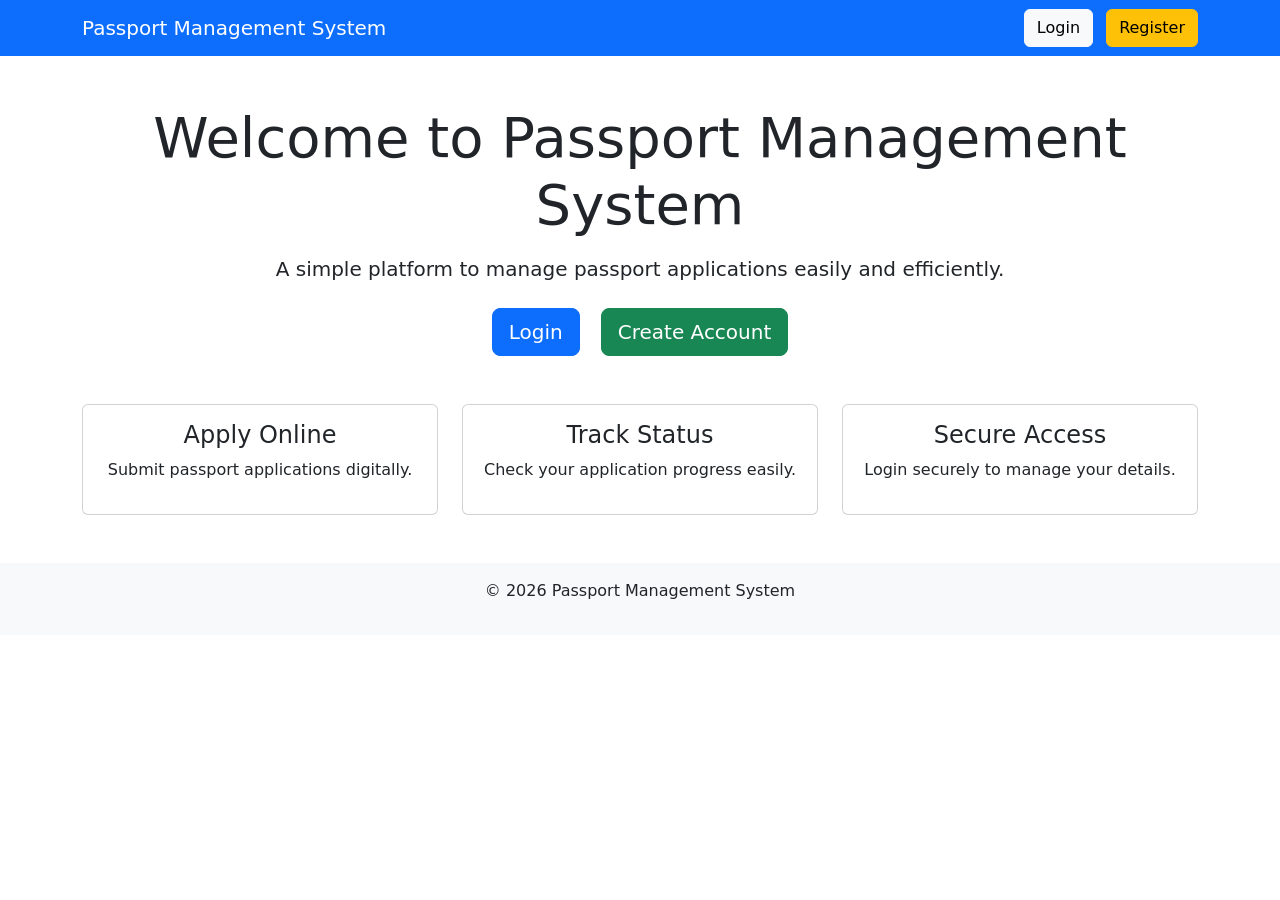
==== index.html @ a4a1030d "index.html page" ====
<!DOCTYPE html>
<html lang="en">

<head>
    <meta charset="UTF-8">
    <meta name="viewport" content="width=device-width, initial-scale=1.0">

    <title>Passport Management System</title>

    <link href="https://cdn.jsdelivr.net/npm/bootstrap@5.3.3/dist/css/bootstrap.min.css" rel="stylesheet">

    <link rel="stylesheet" href="css/style.css">
</head>

<body>

    <nav class="navbar navbar-expand-lg navbar-dark bg-primary">
        <div class="container">

            <a class="navbar-brand" href="index.html">
                Passport Management System
            </a>

            <div>
                <a href="login.html" class="btn btn-light me-2">
                    Login
                </a>

                <a href="register.html" class="btn btn-warning">
                    Register
                </a>
            </div>

        </div>
    </nav>


    <section class="container text-center mt-5">

        <h1 class="display-4">
            Welcome to Passport Management System
        </h1>

        <p class="lead mt-3">
            A simple platform to manage passport applications easily and efficiently.
        </p>


        <div class="mt-4">

            <a href="login.html" class="btn btn-primary btn-lg me-3">
                Login
            </a>

            <a href="register.html" class="btn btn-success btn-lg">
                Create Account
            </a>

        </div>

    </section>


    <section class="container mt-5">

        <div class="row">

            <div class="col-md-4">
                <div class="card p-3 text-center">
                    <h4>Apply Online</h4>
                    <p>
                        Submit passport applications digitally.
                    </p>
                </div>
            </div>


            <div class="col-md-4">
                <div class="card p-3 text-center">
                    <h4>Track Status</h4>
                    <p>
                        Check your application progress easily.
                    </p>
                </div>
            </div>


            <div class="col-md-4">
                <div class="card p-3 text-center">
                    <h4>Secure Access</h4>
                    <p>
                        Login securely to manage your details.
                    </p>
                </div>
            </div>

        </div>

    </section>


    <footer class="text-center mt-5 p-3 bg-light">
        <p>
            © 2026 Passport Management System
        </p>
    </footer>


</body>

</html>
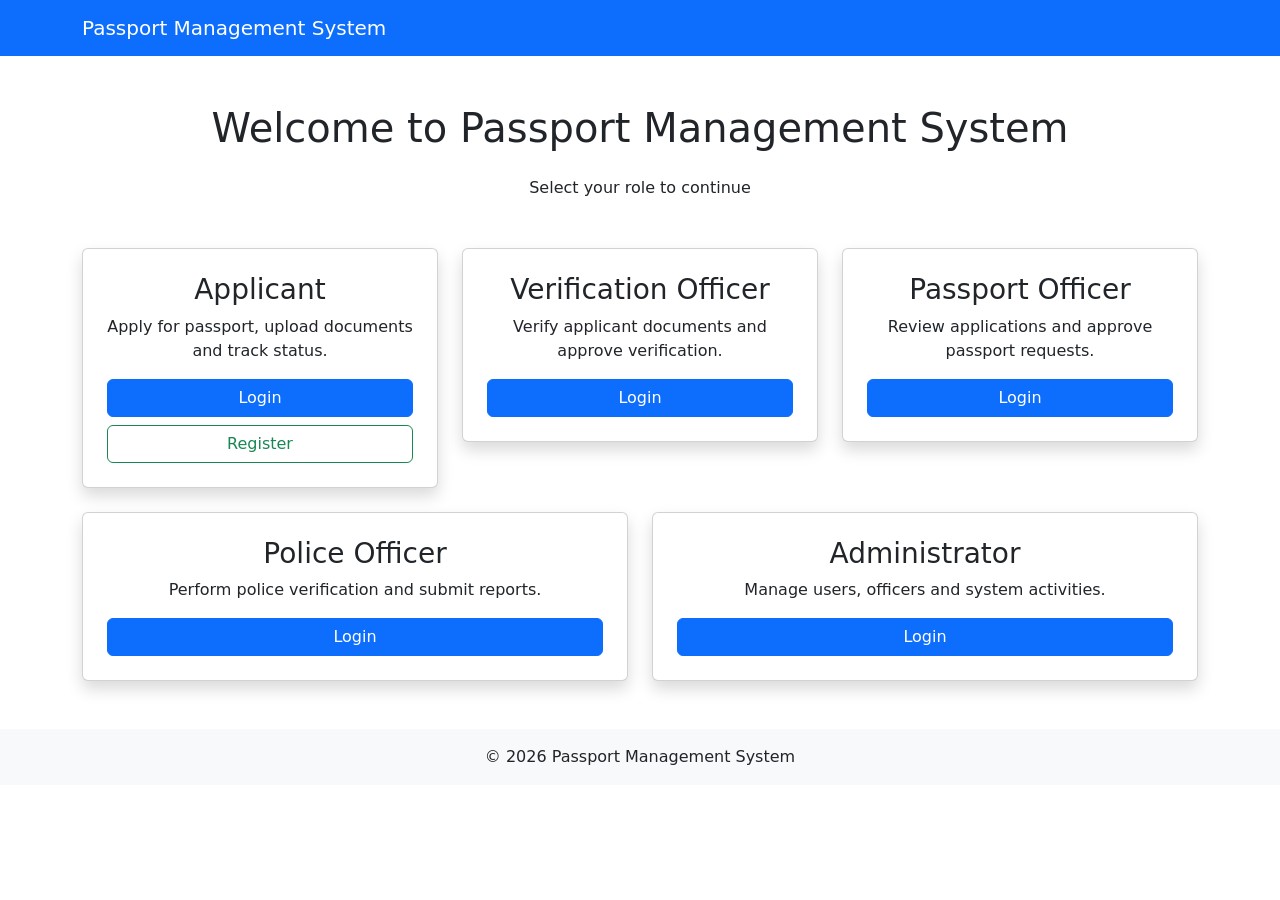
==== commit 26a8ff8d: "index modified" ====
--- a/index.html
+++ b/index.html
@@ -2,6 +2,7 @@
 <html lang="en">
 
 <head>
+
     <meta charset="UTF-8">
     <meta name="viewport" content="width=device-width, initial-scale=1.0">
 
@@ -10,100 +11,204 @@
     <link href="https://cdn.jsdelivr.net/npm/bootstrap@5.3.3/dist/css/bootstrap.min.css" rel="stylesheet">
 
     <link rel="stylesheet" href="css/style.css">
+
 </head>
 
+
 <body>
 
-    <nav class="navbar navbar-expand-lg navbar-dark bg-primary">
-        <div class="container">
-
-            <a class="navbar-brand" href="index.html">
-                Passport Management System
-            </a>
-
-            <div>
-                <a href="login.html" class="btn btn-light me-2">
-                    Login
-                </a>
-
-                <a href="register.html" class="btn btn-warning">
+
+<nav class="navbar navbar-dark bg-primary">
+
+    <div class="container">
+
+        <a class="navbar-brand" href="#">
+            Passport Management System
+        </a>
+
+    </div>
+
+</nav>
+
+
+
+<div class="container mt-5">
+
+
+    <h1 class="text-center mb-4">
+        Welcome to Passport Management System
+    </h1>
+
+
+    <p class="text-center mb-5">
+        Select your role to continue
+    </p>
+
+
+
+    <div class="row g-4">
+
+
+
+        <!-- Applicant -->
+
+        <div class="col-md-4">
+
+            <div class="card shadow text-center p-4">
+
+                <h3>
+                    Applicant
+                </h3>
+
+                <p>
+                    Apply for passport, upload documents and track status.
+                </p>
+
+
+                <a href="login.html?role=applicant" class="btn btn-primary">
+                    Login
+                </a>
+
+
+                <a href="register.html" class="btn btn-outline-success mt-2">
                     Register
                 </a>
-            </div>
-
-        </div>
-    </nav>
-
-
-    <section class="container text-center mt-5">
-
-        <h1 class="display-4">
-            Welcome to Passport Management System
-        </h1>
-
-        <p class="lead mt-3">
-            A simple platform to manage passport applications easily and efficiently.
-        </p>
-
-
-        <div class="mt-4">
-
-            <a href="login.html" class="btn btn-primary btn-lg me-3">
-                Login
-            </a>
-
-            <a href="register.html" class="btn btn-success btn-lg">
-                Create Account
-            </a>
-
-        </div>
-
-    </section>
-
-
-    <section class="container mt-5">
-
-        <div class="row">
-
-            <div class="col-md-4">
-                <div class="card p-3 text-center">
-                    <h4>Apply Online</h4>
-                    <p>
-                        Submit passport applications digitally.
-                    </p>
-                </div>
-            </div>
-
-
-            <div class="col-md-4">
-                <div class="card p-3 text-center">
-                    <h4>Track Status</h4>
-                    <p>
-                        Check your application progress easily.
-                    </p>
-                </div>
-            </div>
-
-
-            <div class="col-md-4">
-                <div class="card p-3 text-center">
-                    <h4>Secure Access</h4>
-                    <p>
-                        Login securely to manage your details.
-                    </p>
-                </div>
-            </div>
-
-        </div>
-
-    </section>
-
-
-    <footer class="text-center mt-5 p-3 bg-light">
-        <p>
-            © 2026 Passport Management System
-        </p>
-    </footer>
+
+
+            </div>
+
+        </div>
+
+
+
+
+
+        <!-- Verification Officer -->
+
+        <div class="col-md-4">
+
+            <div class="card shadow text-center p-4">
+
+                <h3>
+                    Verification Officer
+                </h3>
+
+                <p>
+                    Verify applicant documents and approve verification.
+                </p>
+
+
+                <a href="login.html?role=verification" class="btn btn-primary">
+                    Login
+                </a>
+
+
+            </div>
+
+        </div>
+
+
+
+
+
+        <!-- Passport Officer -->
+
+        <div class="col-md-4">
+
+            <div class="card shadow text-center p-4">
+
+                <h3>
+                    Passport Officer
+                </h3>
+
+                <p>
+                    Review applications and approve passport requests.
+                </p>
+
+
+                <a href="login.html?role=passport" class="btn btn-primary">
+                    Login
+                </a>
+
+
+            </div>
+
+        </div>
+
+
+
+
+
+
+        <!-- Police Officer -->
+
+        <div class="col-md-6">
+
+            <div class="card shadow text-center p-4">
+
+                <h3>
+                    Police Officer
+                </h3>
+
+                <p>
+                    Perform police verification and submit reports.
+                </p>
+
+
+                <a href="login.html?role=police" class="btn btn-primary">
+                    Login
+                </a>
+
+
+            </div>
+
+        </div>
+
+
+
+
+
+
+        <!-- Admin -->
+
+        <div class="col-md-6">
+
+            <div class="card shadow text-center p-4">
+
+                <h3>
+                    Administrator
+                </h3>
+
+                <p>
+                    Manage users, officers and system activities.
+                </p>
+
+
+                <a href="login.html?role=admin" class="btn btn-primary">
+                    Login
+                </a>
+
+
+            </div>
+
+        </div>
+
+
+
+    </div>
+
+
+</div>
+
+
+
+
+<footer class="text-center mt-5 p-3 bg-light">
+
+    © 2026 Passport Management System
+
+</footer>
+
 
 
 </body>
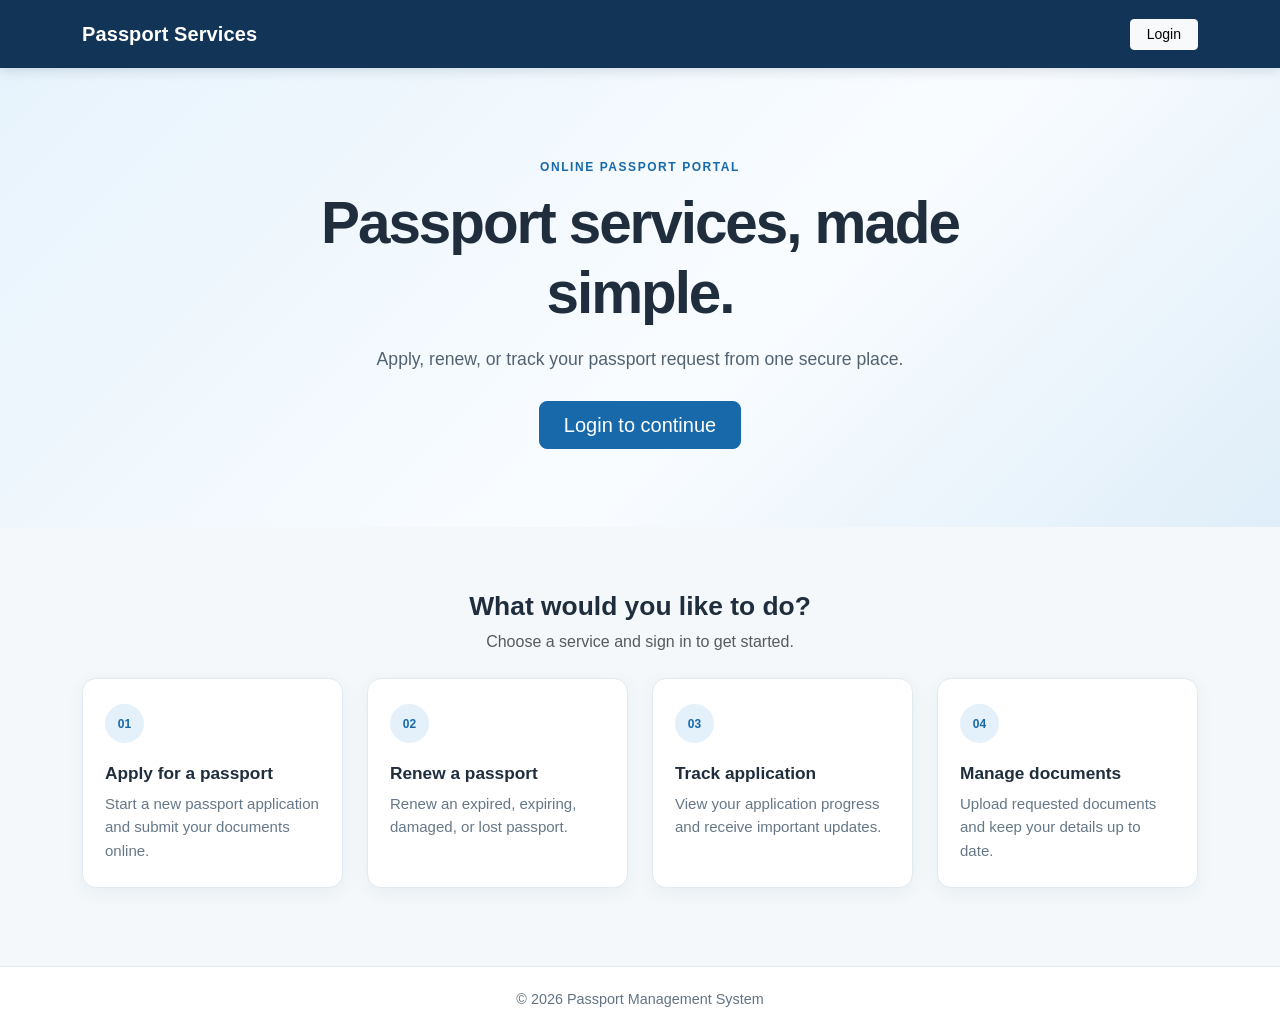
==== commit 860fc7c7: "dashboard added" ====
--- a/index.html
+++ b/index.html
@@ -1,216 +1,68 @@
 <!DOCTYPE html>
 <html lang="en">
-
 <head>
-
     <meta charset="UTF-8">
     <meta name="viewport" content="width=device-width, initial-scale=1.0">
+    <title>Passport Services</title>
+    <link href="https://cdn.jsdelivr.net/npm/bootstrap@5.3.3/dist/css/bootstrap.min.css" rel="stylesheet">
+    <link rel="stylesheet" href="style.css">
+</head>
+<body>
+    <nav class="navbar navbar-expand navbar-dark app-nav">
+        <div class="container">
+            <a class="navbar-brand" href="index.html">Passport Services</a>
+            <a href="login.html" class="btn btn-light btn-sm px-3">Login</a>
+        </div>
+    </nav>
 
-    <title>Passport Management System</title>
+    <main>
+        <section class="hero-section">
+            <div class="container text-center">
+                <span class="eyebrow">ONLINE PASSPORT PORTAL</span>
+                <h1>Passport services, made simple.</h1>
+                <p class="hero-copy">Apply, renew, or track your passport request from one secure place.</p>
+                <a href="login.html" class="btn btn-primary btn-lg px-4">Login to continue</a>
+            </div>
+        </section>
 
-    <link href="https://cdn.jsdelivr.net/npm/bootstrap@5.3.3/dist/css/bootstrap.min.css" rel="stylesheet">
+        <section class="container services-section">
+            <div class="text-center mb-4">
+                <h2>What would you like to do?</h2>
+                <p class="text-muted mb-0">Choose a service and sign in to get started.</p>
+            </div>
+            <div class="row g-4 justify-content-center">
+                <div class="col-sm-6 col-lg-3">
+                    <article class="service-card">
+                        <div class="service-icon">01</div>
+                        <h3>Apply for a passport</h3>
+                        <p>Start a new passport application and submit your documents online.</p>
+                    </article>
+                </div>
+                <div class="col-sm-6 col-lg-3">
+                    <article class="service-card">
+                        <div class="service-icon">02</div>
+                        <h3>Renew a passport</h3>
+                        <p>Renew an expired, expiring, damaged, or lost passport.</p>
+                    </article>
+                </div>
+                <div class="col-sm-6 col-lg-3">
+                    <article class="service-card">
+                        <div class="service-icon">03</div>
+                        <h3>Track application</h3>
+                        <p>View your application progress and receive important updates.</p>
+                    </article>
+                </div>
+                <div class="col-sm-6 col-lg-3">
+                    <article class="service-card">
+                        <div class="service-icon">04</div>
+                        <h3>Manage documents</h3>
+                        <p>Upload requested documents and keep your details up to date.</p>
+                    </article>
+                </div>
+            </div>
+        </section>
+    </main>
 
-    <link rel="stylesheet" href="css/style.css">
-
-</head>
-
-
-<body>
-
-
-<nav class="navbar navbar-dark bg-primary">
-
-    <div class="container">
-
-        <a class="navbar-brand" href="#">
-            Passport Management System
-        </a>
-
-    </div>
-
-</nav>
-
-
-
-<div class="container mt-5">
-
-
-    <h1 class="text-center mb-4">
-        Welcome to Passport Management System
-    </h1>
-
-
-    <p class="text-center mb-5">
-        Select your role to continue
-    </p>
-
-
-
-    <div class="row g-4">
-
-
-
-        <!-- Applicant -->
-
-        <div class="col-md-4">
-
-            <div class="card shadow text-center p-4">
-
-                <h3>
-                    Applicant
-                </h3>
-
-                <p>
-                    Apply for passport, upload documents and track status.
-                </p>
-
-
-                <a href="login.html?role=applicant" class="btn btn-primary">
-                    Login
-                </a>
-
-
-                <a href="register.html" class="btn btn-outline-success mt-2">
-                    Register
-                </a>
-
-
-            </div>
-
-        </div>
-
-
-
-
-
-        <!-- Verification Officer -->
-
-        <div class="col-md-4">
-
-            <div class="card shadow text-center p-4">
-
-                <h3>
-                    Verification Officer
-                </h3>
-
-                <p>
-                    Verify applicant documents and approve verification.
-                </p>
-
-
-                <a href="login.html?role=verification" class="btn btn-primary">
-                    Login
-                </a>
-
-
-            </div>
-
-        </div>
-
-
-
-
-
-        <!-- Passport Officer -->
-
-        <div class="col-md-4">
-
-            <div class="card shadow text-center p-4">
-
-                <h3>
-                    Passport Officer
-                </h3>
-
-                <p>
-                    Review applications and approve passport requests.
-                </p>
-
-
-                <a href="login.html?role=passport" class="btn btn-primary">
-                    Login
-                </a>
-
-
-            </div>
-
-        </div>
-
-
-
-
-
-
-        <!-- Police Officer -->
-
-        <div class="col-md-6">
-
-            <div class="card shadow text-center p-4">
-
-                <h3>
-                    Police Officer
-                </h3>
-
-                <p>
-                    Perform police verification and submit reports.
-                </p>
-
-
-                <a href="login.html?role=police" class="btn btn-primary">
-                    Login
-                </a>
-
-
-            </div>
-
-        </div>
-
-
-
-
-
-
-        <!-- Admin -->
-
-        <div class="col-md-6">
-
-            <div class="card shadow text-center p-4">
-
-                <h3>
-                    Administrator
-                </h3>
-
-                <p>
-                    Manage users, officers and system activities.
-                </p>
-
-
-                <a href="login.html?role=admin" class="btn btn-primary">
-                    Login
-                </a>
-
-
-            </div>
-
-        </div>
-
-
-
-    </div>
-
-
-</div>
-
-
-
-
-<footer class="text-center mt-5 p-3 bg-light">
-
-    © 2026 Passport Management System
-
-</footer>
-
-
-
+    <footer class="app-footer">&copy; 2026 Passport Management System</footer>
 </body>
-
-</html>+</html>
--- a/style.css
+++ b/style.css
@@ -0,0 +1,40 @@
+:root { --navy: #123456; --blue: #1769aa; --pale: #f4f8fb; --ink: #1f2d3d; }
+* { box-sizing: border-box; }
+body { min-height: 100vh; margin: 0; background: var(--pale); color: var(--ink); font-family: Inter, Arial, Helvetica, sans-serif; }
+.app-nav { background: var(--navy); min-height: 68px; box-shadow: 0 2px 12px rgba(12, 39, 65, .16); }
+.navbar-brand { font-weight: 700; letter-spacing: .1px; }
+.hero-section { padding: 86px 0 78px; background: linear-gradient(135deg, #e7f3fc 0%, #f9fcff 58%, #dfeef9 100%); }
+.eyebrow { display: inline-block; margin-bottom: 12px; color: var(--blue); font-size: .75rem; font-weight: 700; letter-spacing: .13em; }
+.hero-section h1, .auth-card h1 { font-weight: 750; letter-spacing: -.035em; }
+.hero-section h1 { max-width: 680px; margin: 0 auto; font-size: clamp(2.15rem, 5vw, 3.65rem); }
+.hero-copy { max-width: 540px; margin: 18px auto 28px; color: #536271; font-size: 1.1rem; }
+.btn-primary { border-color: var(--blue); background: var(--blue); }
+.btn-primary:hover, .btn-primary:focus { border-color: #0e568e; background: #0e568e; }
+.services-section { padding: 64px 12px 78px; }
+.services-section h2 { font-size: 1.65rem; font-weight: 700; }
+.service-card { height: 100%; padding: 25px 22px; background: #fff; border: 1px solid #e2eaf0; border-radius: 14px; box-shadow: 0 5px 18px rgba(28, 62, 91, .06); transition: transform .2s, box-shadow .2s; }
+.service-card:hover { transform: translateY(-4px); box-shadow: 0 10px 25px rgba(28, 62, 91, .11); }
+.service-icon { display: grid; width: 39px; height: 39px; place-items: center; margin-bottom: 20px; border-radius: 50%; background: #e4f1fa; color: var(--blue); font-size: .75rem; font-weight: 700; }
+.service-card h3 { font-size: 1.08rem; font-weight: 700; }
+.service-card p { margin: 0; color: #667787; font-size: .94rem; line-height: 1.55; }
+.app-footer { padding: 22px; color: #637383; background: #fff; border-top: 1px solid #e2eaf0; font-size: .9rem; text-align: center; }
+.auth-page { background: linear-gradient(135deg, #eef7fc, #f7fbfe); }
+.auth-main { display: flex; min-height: calc(100vh - 68px); align-items: center; padding-top: 35px; padding-bottom: 35px; }
+.auth-main > .row { width: 100%; }
+.auth-card { padding: 35px; background: #fff; border: 1px solid #e2eaf0; border-radius: 16px; box-shadow: 0 14px 35px rgba(21, 57, 85, .12); }
+.auth-card h1 { margin-bottom: 7px; font-size: 1.9rem; }
+.form-label { color: #34495e; font-size: .92rem; font-weight: 650; }
+.form-control, .form-select { min-height: 46px; border-color: #cfdce5; }
+.form-control:focus, .form-select:focus { border-color: #73aeda; box-shadow: 0 0 0 .2rem rgba(23, 105, 170, .13); }
+.auth-divider { display: flex; align-items: center; gap: 12px; margin: 23px 0 17px; color: #758493; font-size: .82rem; }
+.auth-divider::before, .auth-divider::after { width: 100%; height: 1px; content: ""; background: #e4ebf0; }
+.dashboard-main { padding-top: 62px; padding-bottom: 70px; }
+.dashboard-welcome { margin-bottom: 34px; }
+.dashboard-welcome h1 { margin-bottom: 9px; font-size: clamp(2rem, 4vw, 2.8rem); font-weight: 750; letter-spacing: -.03em; }
+.dashboard-welcome p { margin: 0; color: #617384; font-size: 1.05rem; }
+.dashboard-service { display: flex; min-height: 295px; height: 100%; flex-direction: column; padding: 29px; background: #fff; border: 1px solid #e0e9ef; border-radius: 15px; box-shadow: 0 5px 18px rgba(28, 62, 91, .06); }
+.dashboard-icon { display: grid; width: 45px; height: 45px; place-items: center; margin-bottom: 22px; border-radius: 12px; background: #e3f1fa; color: var(--blue); font-size: 1.35rem; font-weight: 700; }
+.dashboard-service h2 { font-size: 1.2rem; font-weight: 700; }
+.dashboard-service p { flex-grow: 1; color: #667787; line-height: 1.55; }
+.dashboard-service .btn { align-self: flex-start; }
+@media (max-width: 575px) { .hero-section { padding: 65px 18px; } .auth-card { padding: 27px 22px; } }
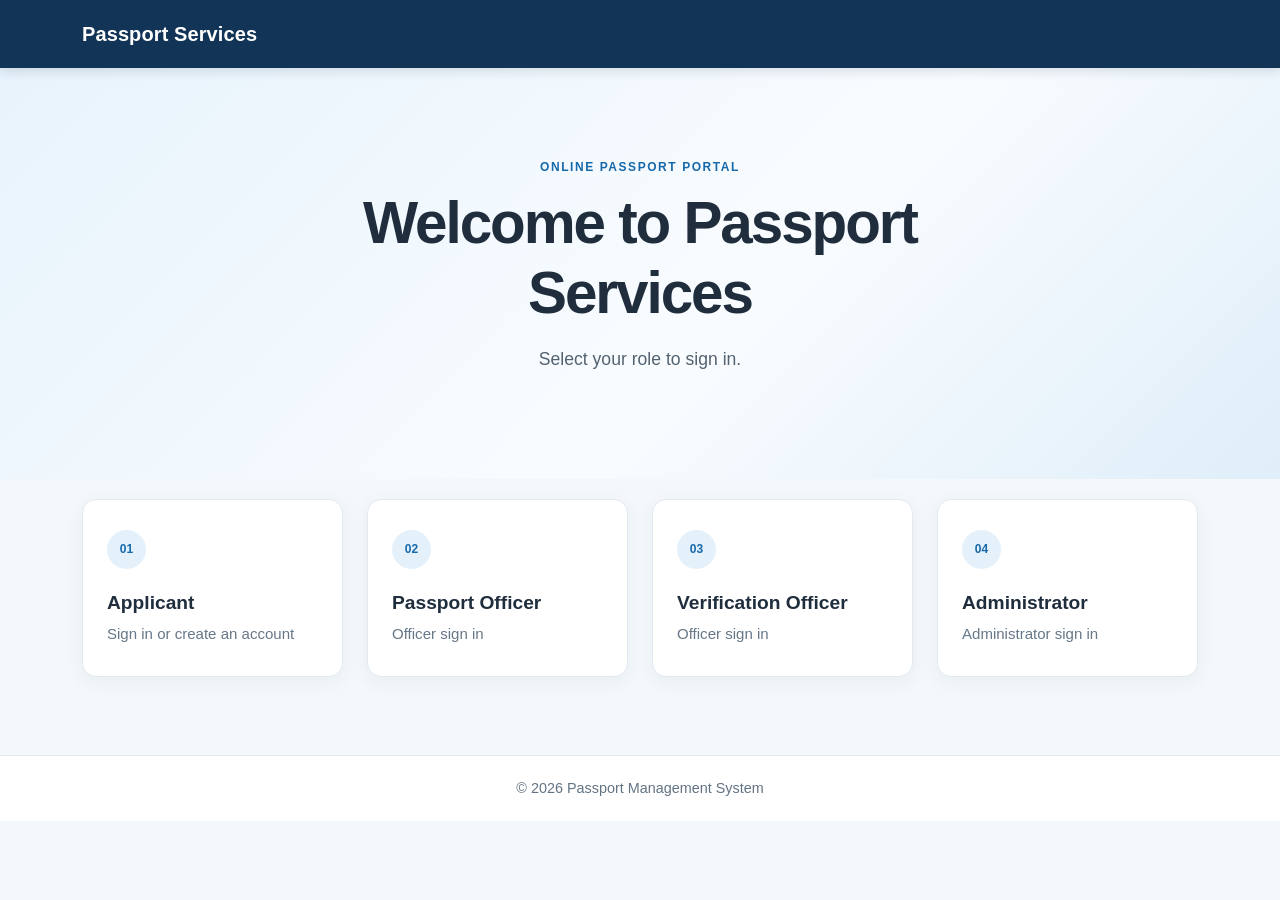
==== commit 8591d712: "feat(auth): update authentication and portal landing views" ====
--- a/index.html
+++ b/index.html
@@ -8,61 +8,16 @@
     <link rel="stylesheet" href="style.css">
 </head>
 <body>
-    <nav class="navbar navbar-expand navbar-dark app-nav">
-        <div class="container">
-            <a class="navbar-brand" href="index.html">Passport Services</a>
-            <a href="login.html" class="btn btn-light btn-sm px-3">Login</a>
-        </div>
-    </nav>
-
+    <nav class="navbar navbar-expand navbar-dark app-nav"><div class="container"><a class="navbar-brand" href="index.html">Passport Services</a></div></nav>
     <main>
-        <section class="hero-section">
-            <div class="container text-center">
-                <span class="eyebrow">ONLINE PASSPORT PORTAL</span>
-                <h1>Passport services, made simple.</h1>
-                <p class="hero-copy">Apply, renew, or track your passport request from one secure place.</p>
-                <a href="login.html" class="btn btn-primary btn-lg px-4">Login to continue</a>
-            </div>
-        </section>
-
-        <section class="container services-section">
-            <div class="text-center mb-4">
-                <h2>What would you like to do?</h2>
-                <p class="text-muted mb-0">Choose a service and sign in to get started.</p>
-            </div>
-            <div class="row g-4 justify-content-center">
-                <div class="col-sm-6 col-lg-3">
-                    <article class="service-card">
-                        <div class="service-icon">01</div>
-                        <h3>Apply for a passport</h3>
-                        <p>Start a new passport application and submit your documents online.</p>
-                    </article>
-                </div>
-                <div class="col-sm-6 col-lg-3">
-                    <article class="service-card">
-                        <div class="service-icon">02</div>
-                        <h3>Renew a passport</h3>
-                        <p>Renew an expired, expiring, damaged, or lost passport.</p>
-                    </article>
-                </div>
-                <div class="col-sm-6 col-lg-3">
-                    <article class="service-card">
-                        <div class="service-icon">03</div>
-                        <h3>Track application</h3>
-                        <p>View your application progress and receive important updates.</p>
-                    </article>
-                </div>
-                <div class="col-sm-6 col-lg-3">
-                    <article class="service-card">
-                        <div class="service-icon">04</div>
-                        <h3>Manage documents</h3>
-                        <p>Upload requested documents and keep your details up to date.</p>
-                    </article>
-                </div>
-            </div>
-        </section>
+        <section class="hero-section"><div class="container text-center"><span class="eyebrow">ONLINE PASSPORT PORTAL</span><h1>Welcome to Passport Services</h1><p class="hero-copy">Select your role to sign in.</p></div></section>
+        <section class="container role-section"><div class="row g-4 justify-content-center">
+            <div class="col-sm-6 col-lg-3"><a class="role-card" href="login.html?role=applicant"><span class="role-icon">01</span><h2>Applicant</h2><span>Sign in or create an account</span></a></div>
+            <div class="col-sm-6 col-lg-3"><a class="role-card" href="login.html?role=passport-officer"><span class="role-icon">02</span><h2>Passport Officer</h2><span>Officer sign in</span></a></div>
+            <div class="col-sm-6 col-lg-3"><a class="role-card" href="login.html?role=verification-officer"><span class="role-icon">03</span><h2>Verification Officer</h2><span>Officer sign in</span></a></div>
+            <div class="col-sm-6 col-lg-3"><a class="role-card" href="login.html?role=admin"><span class="role-icon">04</span><h2>Administrator</h2><span>Administrator sign in</span></a></div>
+        </div></section>
     </main>
-
     <footer class="app-footer">&copy; 2026 Passport Management System</footer>
 </body>
 </html>
--- a/style.css
+++ b/style.css
@@ -10,7 +10,12 @@
 .hero-copy { max-width: 540px; margin: 18px auto 28px; color: #536271; font-size: 1.1rem; }
 .btn-primary { border-color: var(--blue); background: var(--blue); }
 .btn-primary:hover, .btn-primary:focus { border-color: #0e568e; background: #0e568e; }
-.services-section { padding: 64px 12px 78px; }
+.role-section { padding: 20px 12px 78px; }
+.role-card { display: block; height: 100%; padding: 30px 24px; color: var(--ink); background: #fff; border: 1px solid #e2eaf0; border-radius: 14px; box-shadow: 0 5px 18px rgba(28, 62, 91, .06); text-decoration: none; transition: transform .2s, box-shadow .2s, border-color .2s; }
+.role-card:hover, .role-card:focus { color: var(--ink); border-color: #8bbce0; box-shadow: 0 10px 25px rgba(28, 62, 91, .11); transform: translateY(-4px); }
+.role-card h2 { margin: 0 0 8px; font-size: 1.2rem; font-weight: 700; }
+.role-card > span:last-child { color: #667787; font-size: .94rem; }
+.role-icon { display: grid; width: 39px; height: 39px; place-items: center; margin-bottom: 22px; border-radius: 50%; background: #e4f1fa; color: var(--blue); font-size: .75rem; font-weight: 700; }
 .services-section h2 { font-size: 1.65rem; font-weight: 700; }
 .service-card { height: 100%; padding: 25px 22px; background: #fff; border: 1px solid #e2eaf0; border-radius: 14px; box-shadow: 0 5px 18px rgba(28, 62, 91, .06); transition: transform .2s, box-shadow .2s; }
 .service-card:hover { transform: translateY(-4px); box-shadow: 0 10px 25px rgba(28, 62, 91, .11); }
@@ -22,13 +27,60 @@
 .auth-main { display: flex; min-height: calc(100vh - 68px); align-items: center; padding-top: 35px; padding-bottom: 35px; }
 .auth-main > .row { width: 100%; }
 .auth-card { padding: 35px; background: #fff; border: 1px solid #e2eaf0; border-radius: 16px; box-shadow: 0 14px 35px rgba(21, 57, 85, .12); }
+.single-auth-card { width: min(100%, 460px); margin: 0 auto; }
+.back-link { display: inline-block; margin-bottom: 24px; color: var(--blue); font-size: .92rem; text-decoration: none; }
+.back-link:hover { text-decoration: underline; }
 .auth-card h1 { margin-bottom: 7px; font-size: 1.9rem; }
 .form-label { color: #34495e; font-size: .92rem; font-weight: 650; }
+.required-label::after { margin-left: 3px; color: #c83232; content: "*"; }
 .form-control, .form-select { min-height: 46px; border-color: #cfdce5; }
 .form-control:focus, .form-select:focus { border-color: #73aeda; box-shadow: 0 0 0 .2rem rgba(23, 105, 170, .13); }
 .auth-divider { display: flex; align-items: center; gap: 12px; margin: 23px 0 17px; color: #758493; font-size: .82rem; }
 .auth-divider::before, .auth-divider::after { width: 100%; height: 1px; content: ""; background: #e4ebf0; }
 .dashboard-main { padding-top: 62px; padding-bottom: 70px; }
+.dashboard-page { background: #f3f7fa; }
+.dashboard-hero { display: flex; align-items: end; justify-content: space-between; gap: 24px; margin-bottom: 30px; }
+.dashboard-hero h1 { margin: 0 0 8px; font-size: clamp(2rem, 4vw, 2.8rem); font-weight: 750; letter-spacing: -.03em; }
+.dashboard-hero p { margin: 0; color: #617384; font-size: 1.05rem; }
+.application-overview { margin-bottom: 30px; padding: 28px; background: #fff; border: 1px solid #e0e9ef; border-radius: 16px; box-shadow: 0 7px 22px rgba(28, 62, 91, .07); }
+.overview-heading { display: flex; align-items: start; justify-content: space-between; gap: 20px; }
+.overview-heading h2 { margin: 0 0 5px; font-size: 1.25rem; font-weight: 700; }
+.overview-heading p { margin: 0; color: #667787; }
+.overview-heading > strong { color: var(--blue); white-space: nowrap; }
+.journey-progress { height: 9px; margin: 20px 0 24px; border-radius: 99px; background: #e7eef4; }
+.progress-bar { background: linear-gradient(90deg, #1769aa, #35a0d9); }
+.journey-steps { display: grid; grid-template-columns: repeat(3, 1fr); gap: 12px; }
+.journey-step { display: flex; align-items: center; gap: 12px; padding: 12px; color: #758493; border-radius: 10px; }
+.journey-step > span { display: grid; width: 30px; height: 30px; flex: 0 0 30px; place-items: center; color: #738494; background: #edf2f6; border-radius: 50%; font-size: .85rem; font-weight: 700; }
+.journey-step strong, .journey-step small { display: block; }
+.journey-step small { margin-top: 2px; font-size: .8rem; }
+.journey-step.complete { color: #176845; background: #eff9f3; }
+.journey-step.complete > span { color: #fff; background: #21865a; }
+.journey-step.complete > span::after { content: "✓"; }
+.journey-step.complete > span { font-size: 0; }
+.journey-step.complete > span::after { font-size: .95rem; }
+.journey-step.current { color: var(--blue); background: #edf6fc; }
+.journey-step.current > span { color: #fff; background: var(--blue); }
+.dashboard-actions { display: grid; grid-template-columns: repeat(3, 1fr); gap: 20px; }
+.dashboard-service { min-height: 275px; }
+.primary-service { border-color: #c8e2f2; background: linear-gradient(145deg, #fff, #f1f9fd); }
+.service-kicker { display: block; margin: -8px 0 12px; color: var(--blue); font-size: .72rem; font-weight: 750; letter-spacing: .1em; }
+.application-page { background: #f3f7fa; }
+.application-main { max-width: 920px; padding-top: 48px; padding-bottom: 72px; }
+.application-header { margin-bottom: 28px; }
+.application-header h1 { margin: 0 0 9px; font-size: clamp(2rem, 4vw, 2.7rem); font-weight: 750; letter-spacing: -.03em; }
+.application-header p { max-width: 650px; margin: 0; color: #617384; }
+.application-progress { margin-bottom: 24px; padding: 20px 23px; background: #e8f5fc; border: 1px solid #cde5f4; border-radius: 14px; color: #25445a; }
+.application-progress .progress { height: 9px; background: #d5e8f3; }
+.application-progress small { display: block; margin-top: 9px; color: #60798a; }
+.form-panel { display: flex; gap: 18px; margin-bottom: 16px; padding: 27px; background: #fff; border: 1px solid #e0e9ef; border-radius: 15px; box-shadow: 0 5px 18px rgba(28, 62, 91, .05); }
+.panel-number { display: grid; width: 36px; height: 36px; flex: 0 0 36px; place-items: center; color: #fff; background: var(--blue); border-radius: 50%; font-weight: 700; }
+.panel-content { width: 100%; }
+.panel-content h2 { margin: 2px 0 4px; font-size: 1.28rem; font-weight: 700; }
+.file-status { display: block; min-height: 20px; margin-top: 7px; color: #587284; }
+.form-actions { display: flex; align-items: center; justify-content: space-between; gap: 20px; margin-top: 24px; padding: 21px 4px; }
+.form-actions p { max-width: 430px; margin: 5px 0 0; color: #667787; font-size: .88rem; }
+.save-status { color: #198754; }
 .dashboard-welcome { margin-bottom: 34px; }
 .dashboard-welcome h1 { margin-bottom: 9px; font-size: clamp(2rem, 4vw, 2.8rem); font-weight: 750; letter-spacing: -.03em; }
 .dashboard-welcome p { margin: 0; color: #617384; font-size: 1.05rem; }
@@ -37,4 +89,26 @@
 .dashboard-service h2 { font-size: 1.2rem; font-weight: 700; }
 .dashboard-service p { flex-grow: 1; color: #667787; line-height: 1.55; }
 .dashboard-service .btn { align-self: flex-start; }
-@media (max-width: 575px) { .hero-section { padding: 65px 18px; } .auth-card { padding: 27px 22px; } }
+@media (max-width: 767px) { .dashboard-hero, .form-actions { align-items: start; flex-direction: column; } .journey-steps, .dashboard-actions { grid-template-columns: 1fr; } .form-panel { padding: 22px 18px; } }
+.form-stepper { display: flex; flex-wrap: wrap; gap: 8px; margin-bottom: 24px; }
+.step-tab { flex: 1 1 120px; padding: 10px 12px; background: #fff; border: 1px solid #d0dfea; border-radius: 8px; font-size: 0.85rem; font-weight: 600; color: #526575; text-align: center; cursor: pointer; transition: all 0.2s; }
+.step-tab:hover { background: #e8f4fc; color: var(--blue); }
+.step-tab.active { background: var(--blue); color: #fff; border-color: var(--blue); }
+.step-tab.completed { background: #eef8f2; color: #187247; border-color: #a8dfbc; }
+
+.preview-section { background: #fff; border: 1px solid #e0e9ef; border-radius: 12px; padding: 20px; margin-bottom: 20px; }
+.preview-section h4 { font-size: 1.1rem; color: var(--navy); font-weight: 700; margin-bottom: 14px; border-bottom: 2px solid #eef4f8; padding-bottom: 8px; display: flex; justify-content: space-between; align-items: center; }
+
+.status-badge { display: inline-block; padding: 5px 12px; border-radius: 20px; font-size: 0.82rem; font-weight: 700; }
+.status-pending { background: #fff8e6; color: #b7791f; border: 1px solid #fbd38d; }
+.status-success { background: #e6fffa; color: #234e52; border: 1px solid #81e6d9; }
+
+.timeline-tracker { display: flex; flex-direction: column; gap: 14px; margin-top: 20px; }
+.timeline-item { display: flex; align-items: center; gap: 14px; }
+.timeline-badge { width: 32px; height: 32px; border-radius: 50%; background: #e2e8f0; color: #718096; display: grid; place-items: center; font-weight: bold; font-size: 0.85rem; }
+.timeline-item.active .timeline-badge { background: var(--blue); color: #fff; }
+.timeline-item.done .timeline-badge { background: #2f855a; color: #fff; }
+
+.fee-table { width: 100%; border-collapse: collapse; margin: 16px 0; }
+.fee-table th, .fee-table td { padding: 12px; text-align: left; border-bottom: 1px solid #e2e8f0; }
+.fee-table th { background: #f7fafc; color: #4a5568; }
